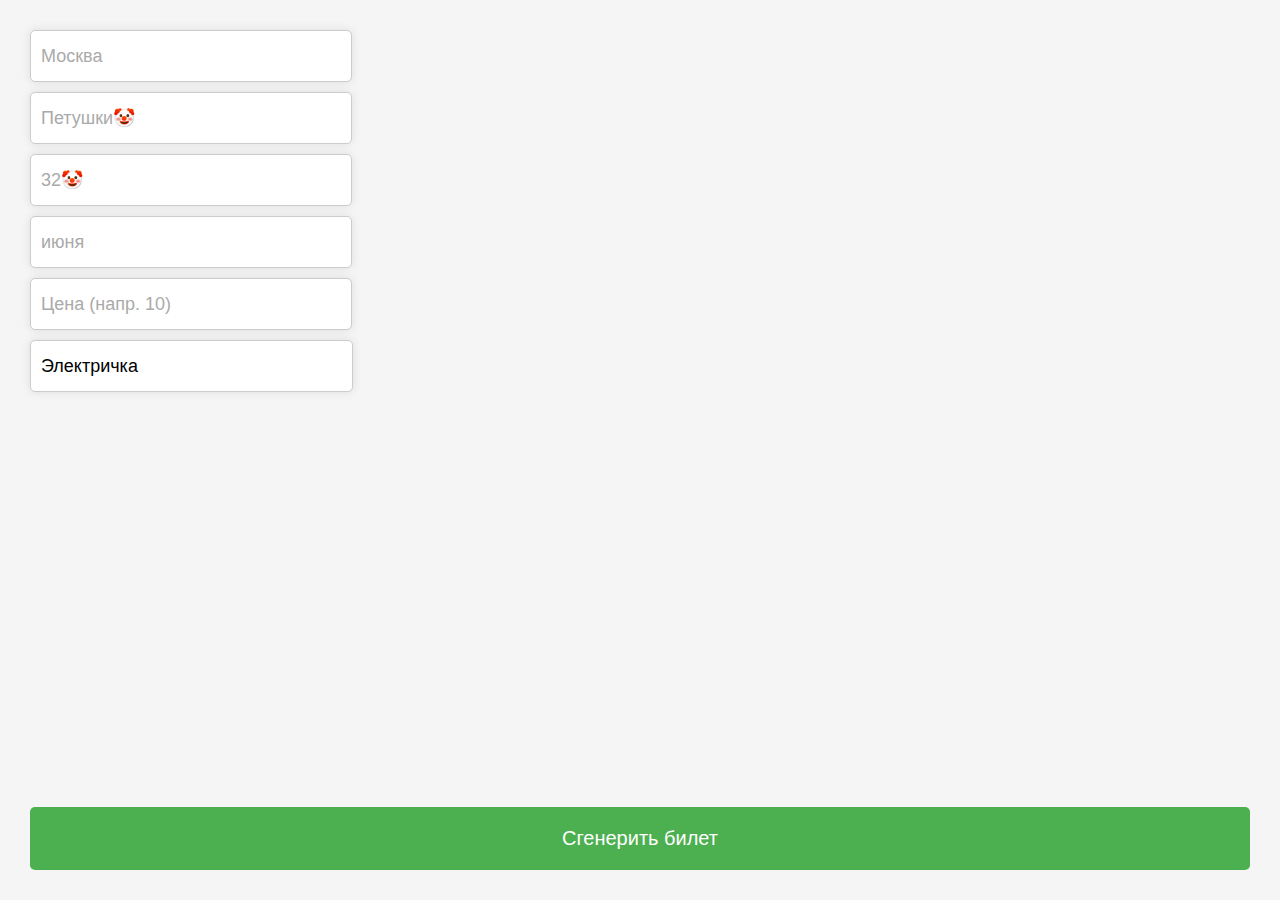
==== menu.html @ 2af83544 "init" ====
<!DOCTYPE html>
<html lang="en">
<head>
    <meta charset="UTF-8">
    <meta name="viewport" content="width=device-width, initial-scale=1.0">
    <title>Document</title>
    <link rel="stylesheet" href="assets/styles/menu/style.css">
</head>
<body>
    <div class="content">
        <div class="inputs">
            <div class="input-filed">
                <input class="input" type="text" id="input-field" placeholder="Москва">
            </div>
            <div class="input-filed">
                <input class="input" type="text" id="input-field" placeholder="Петушки🤡">
            </div>
            <div class="input-filed">
                <input class="input" type="text" id="input-field" placeholder="32🤡">
            </div>
            <div class="input-filed">
                <input class="input" type="text" id="input-field" placeholder="июня">
            </div>
            <div class="input-filed">
                <input class="input" type="text" id="input-field" placeholder="Цена (напр. 10)">
            </div>
            <div class="input-filed">
                <div class="select">
                    <select class="standard-select">
                        <option value="Option 1">Электричка</option>
                        <option value="Option 2">Ласточка</option>
                    </select>
                </div>
            </div>
        </div>
    
        <a class="button-link" href="/index.html">
            Сгенерить билет
        </a>
    </div>
    
</body>
</html>
---- assets/styles/menu/style.css ----
body {
    font-family: Arial, sans-serif;
    background-color: #f5f5f5;
    display: flex;
    height: 100vh;
    margin: 0;
}
.content {
    display: flex;
    justify-content: space-between;
    flex-direction: column;
    padding: 30px;
    width: 100%;
}


.input {
    width: 300px;
    height: 30px;
    padding: 10px;
    font-size: 18px;
    font-family: Arial, sans-serif;
    border: 1px solid #ccc;
    border-radius: 5px;
    box-shadow: 0 0 10px rgba(0, 0, 0, 0.1);
    margin-bottom: 10px;
}

.input:focus {
    outline: none;
    box-shadow: 0 0 10px rgba(0, 0, 0, 0.2);
}

.input::placeholder {
    color: #aaa;  
}


.button-link {
    background-color: #4CAF50;
    color: #fff;
    padding: 20px 20px;
    border: none;
    border-radius: 5px;
    cursor: pointer;
    text-decoration: none;
    text-align: center;
    font-size: 20px;
}

.button-link:hover {
    background-color: #3e8e41;
}

.button-link:active {
    transform: translateY(2px);
    box-shadow: 0 1px 2px rgba(0, 0, 0, 0.1);
}


.input-field h3 {
    margin: 5px;
}


.standard-select {
    appearance: none;
    background-color: #fff;
    margin: 0;
    width: 323px;
  
    border: 1px solid #ccc;
    border-radius: 5px;
    box-shadow: 0 0 10px rgba(0, 0, 0, 0.1);
  
    outline: none;
    padding: 15px 10px;
    font-size: 18px;

}
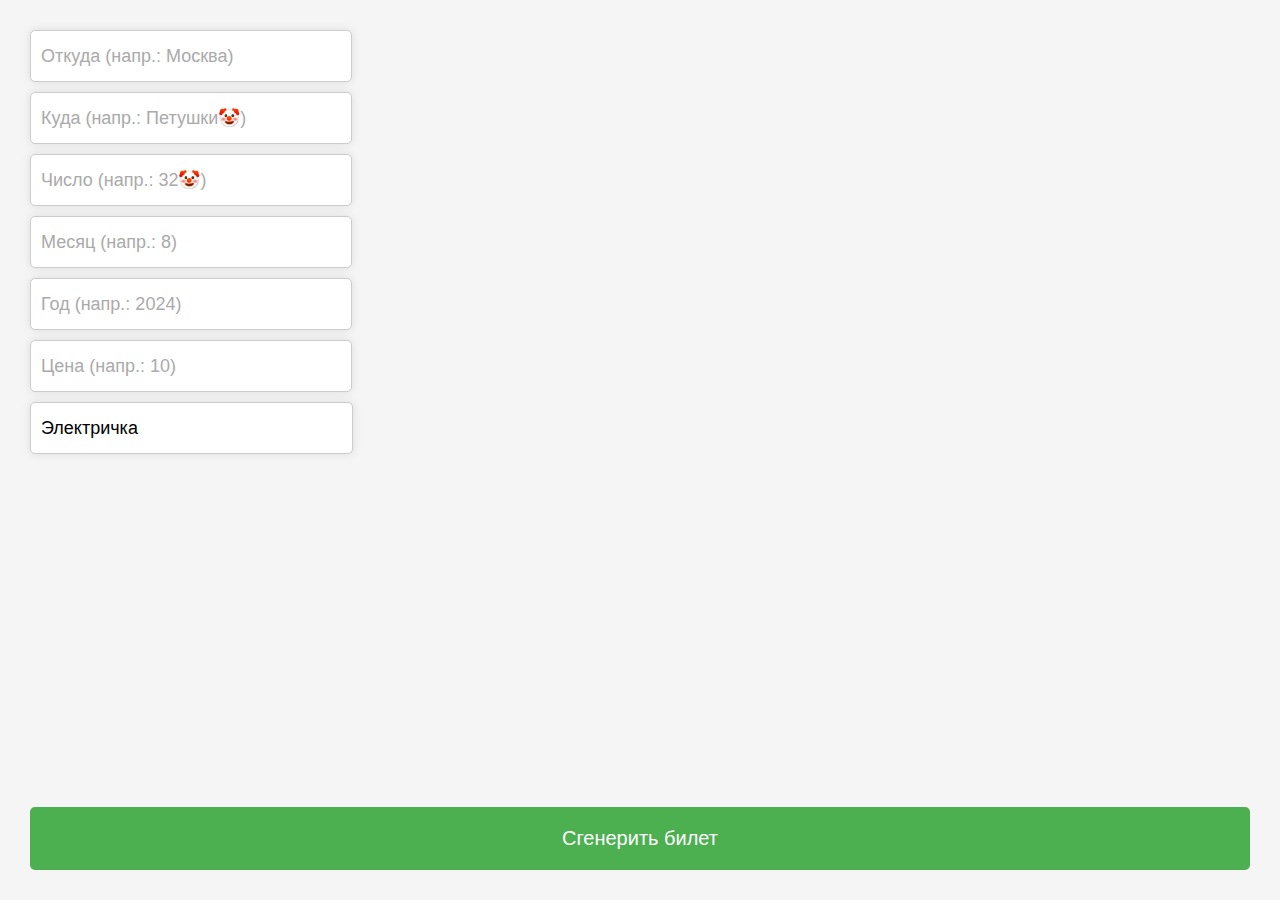
==== commit dedfd7ad: "correct polls" ====
--- a/menu.html
+++ b/menu.html
@@ -10,23 +10,26 @@
     <div class="content">
         <div class="inputs">
             <div class="input-filed">
-                <input class="input" type="text" id="input-field" placeholder="Москва">
+                <input class="input" type="text" id="start" placeholder="Откуда (напр.: Москва)">
             </div>
             <div class="input-filed">
-                <input class="input" type="text" id="input-field" placeholder="Петушки🤡">
+                <input class="input" type="text" id="end" placeholder="Куда (напр.: Петушки🤡)">
             </div>
             <div class="input-filed">
-                <input class="input" type="text" id="input-field" placeholder="32🤡">
+                <input class="input" type="text" id="day" placeholder="Число (напр.: 32🤡)">
             </div>
             <div class="input-filed">
-                <input class="input" type="text" id="input-field" placeholder="июня">
+                <input class="input" type="text" id="month" placeholder="Месяц (напр.: 8)">
             </div>
             <div class="input-filed">
-                <input class="input" type="text" id="input-field" placeholder="Цена (напр. 10)">
+                <input class="input" type="text" id="year" placeholder="Год (напр.: 2024)">
+            </div>
+            <div class="input-filed">
+                <input class="input" type="text" id="price" placeholder="Цена (напр.: 10)">
             </div>
             <div class="input-filed">
                 <div class="select">
-                    <select class="standard-select">
+                    <select class="standard-select" id="train_type">
                         <option value="Option 1">Электричка</option>
                         <option value="Option 2">Ласточка</option>
                     </select>
@@ -34,10 +37,11 @@
             </div>
         </div>
     
-        <a class="button-link" href="/index.html">
+        <a class="button-link" href="/index.html" id="data-button">
             Сгенерить билет
         </a>
     </div>
     
+    <script src="/assets/scripts/script_menu.js"></script>
 </body>
 </html>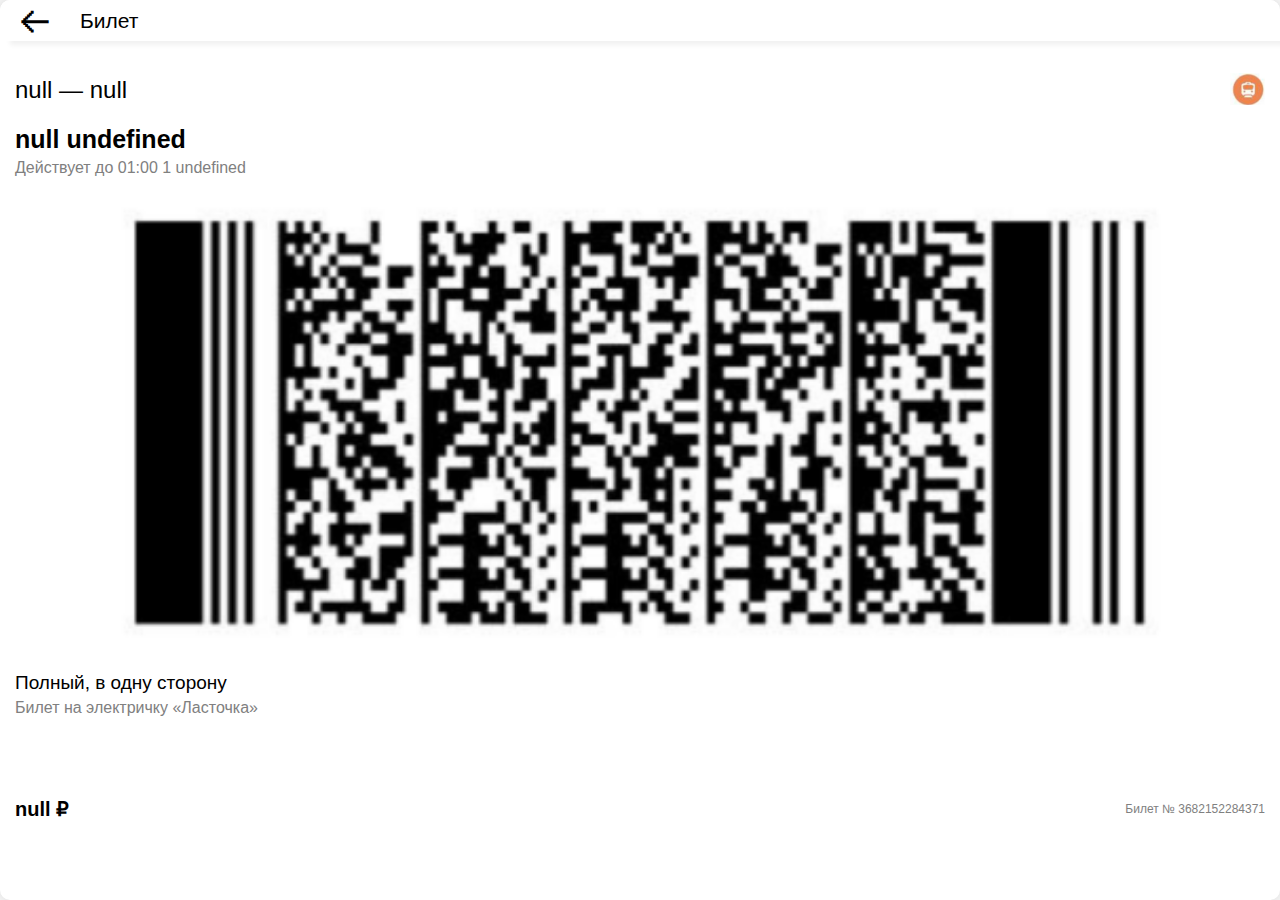
==== commit 9ead81ed: "swap names" ====
--- a/menu.html
+++ b/menu.html
@@ -1,47 +1,44 @@
 <!DOCTYPE html>
-<html lang="en">
+<html lang="ru">
 <head>
     <meta charset="UTF-8">
     <meta name="viewport" content="width=device-width, initial-scale=1.0">
-    <title>Document</title>
-    <link rel="stylesheet" href="assets/styles/menu/style.css">
+    <title>Train Ticket</title>
+    <link rel="stylesheet" href="assets/styles/main/style.css">
 </head>
 <body>
-    <div class="content">
-        <div class="inputs">
-            <div class="input-filed">
-                <input class="input" type="text" id="start" placeholder="Откуда (напр.: Москва)">
-            </div>
-            <div class="input-filed">
-                <input class="input" type="text" id="end" placeholder="Куда (напр.: Петушки🤡)">
-            </div>
-            <div class="input-filed">
-                <input class="input" type="text" id="day" placeholder="Число (напр.: 32🤡)">
-            </div>
-            <div class="input-filed">
-                <input class="input" type="text" id="month" placeholder="Месяц (напр.: 8)">
-            </div>
-            <div class="input-filed">
-                <input class="input" type="text" id="year" placeholder="Год (напр.: 2024)">
-            </div>
-            <div class="input-filed">
-                <input class="input" type="text" id="price" placeholder="Цена (напр.: 10)">
-            </div>
-            <div class="input-filed">
-                <div class="select">
-                    <select class="standard-select" id="train_type">
-                        <option value="Option 1">Электричка</option>
-                        <option value="Option 2">Ласточка</option>
-                    </select>
+    <div class="ticket">
+        <div class="header">
+            <a href="/menu.html" class="back-arrow">🡠</a>
+            <span>Билет</span>
+        </div>
+        <div class="content">
+            <div class="info">
+                <div class="route">
+                    <div class="station">
+                        <span id="path">Санкт-Петербург (Балтийский вокзал) — Ручьи</span>
+                        <img src="assets/img/train1.png" id="train_image" alt="">
+                    </div>
+                    <span class="date" id="date">12 июня</span>
+                    <span class="validity" id="limits">Действует до 01:00 13 июня</span>
+                </div>
+                <div class="barcode">
+                    <div class="front">
+                        <img src="assets/img/barcode.png" alt="Barcode">
+                    </div>
+                </div>
+                <div class="details">
+                    <span class="type">Полный, в одну сторону</span>
+                    <span class="description" id="ticket_type">Билет на электричку стандарт (обычный пригородный поезд)</span>
                 </div>
             </div>
+            
+            <div class="footer">
+                <span class="price" id="price">45 ₽</span>
+                <span class="ticket-number">Билет № 3682152284371</span>
+            </div>
         </div>
-    
-        <a class="button-link" href="/index.html" id="data-button">
-            Сгенерить билет
-        </a>
     </div>
-    
-    <script src="/assets/scripts/script_menu.js"></script>
+    <script type="text/javascript" src="/assets/scripts/script_index.js"></script>
 </body>
-</html>+</html>
--- a/assets/styles/main/style.css
+++ b/assets/styles/main/style.css
@@ -0,0 +1,133 @@
+body {
+    font-family: Arial, sans-serif;
+    background-color: #f5f5f5;
+    display: flex;
+    justify-content: center;
+    align-items: center;
+    height: 100vh;
+    margin: 0;
+}
+
+.ticket {
+    background-color: white;
+    width: 100%;
+    height: 100%;
+    border-radius: 10px;
+    box-shadow: 0 0 10px rgba(0, 0, 0, 0.1);
+    overflow: hidden;
+}
+
+.header {
+    box-shadow: 10px 4px 5px #f1f1f1;
+    background-color: #fff;
+    padding: 2px;
+    padding-left: 20px;
+    display: flex;
+    align-items: center;
+}
+
+.header .back-arrow {
+    text-decoration: none;
+    font-size: 30px;
+    color: black;
+    margin-right: 10px;
+    margin-top: 3px;
+    font-weight: 700;
+}
+
+.header span {
+    font-size: 21px;
+    margin-left: 20px;
+}
+
+.content {
+    padding: 15px;
+    display: flex;
+    flex-direction: column;
+    justify-content: space-between;
+    height: 85vh;
+}
+
+
+.route .station {
+    display: flex;
+    justify-content: space-between;
+    margin: 20px 0;
+}
+
+.station img {
+    height: 32px;
+    margin-left: 20px;
+    margin-top: -3px;
+}
+
+.route .date {
+    display: block;
+    font-size: 25px;
+    color: black;
+    margin-bottom: 5px;
+    font-weight: 600;
+}
+
+.route .validity {
+    display: block;
+    font-size: 16px;
+    color: gray;
+}
+
+.station span {
+    font-size: 24px;
+}
+
+.barcode {
+    position: relative;
+    text-align: center;
+    margin: 10px 0;
+}
+
+.barcode img {
+    width: 85%;
+    height: auto;
+}
+
+.barcode .front {
+    transform: rotateY(0deg);
+    transition: transform 1s linear;
+}
+
+.barcode:hover >.front {
+    transform: rotateY(-360deg);
+}
+
+
+.details {
+    margin-bottom: 20px;
+}
+
+.details .type {
+    display: block;
+    font-size: 19px;
+    margin-bottom: 5px;
+}
+
+.details .description {
+    display: block;
+    font-size: 16px;
+    color: gray;
+}
+
+.footer {
+    display: flex;
+    justify-content: space-between;
+    align-items: center;
+}
+
+.footer .price {
+    font-size: 20px;
+    font-weight: bold;
+}
+
+.footer .ticket-number {
+    font-size: 12px;
+    color: gray;
+}
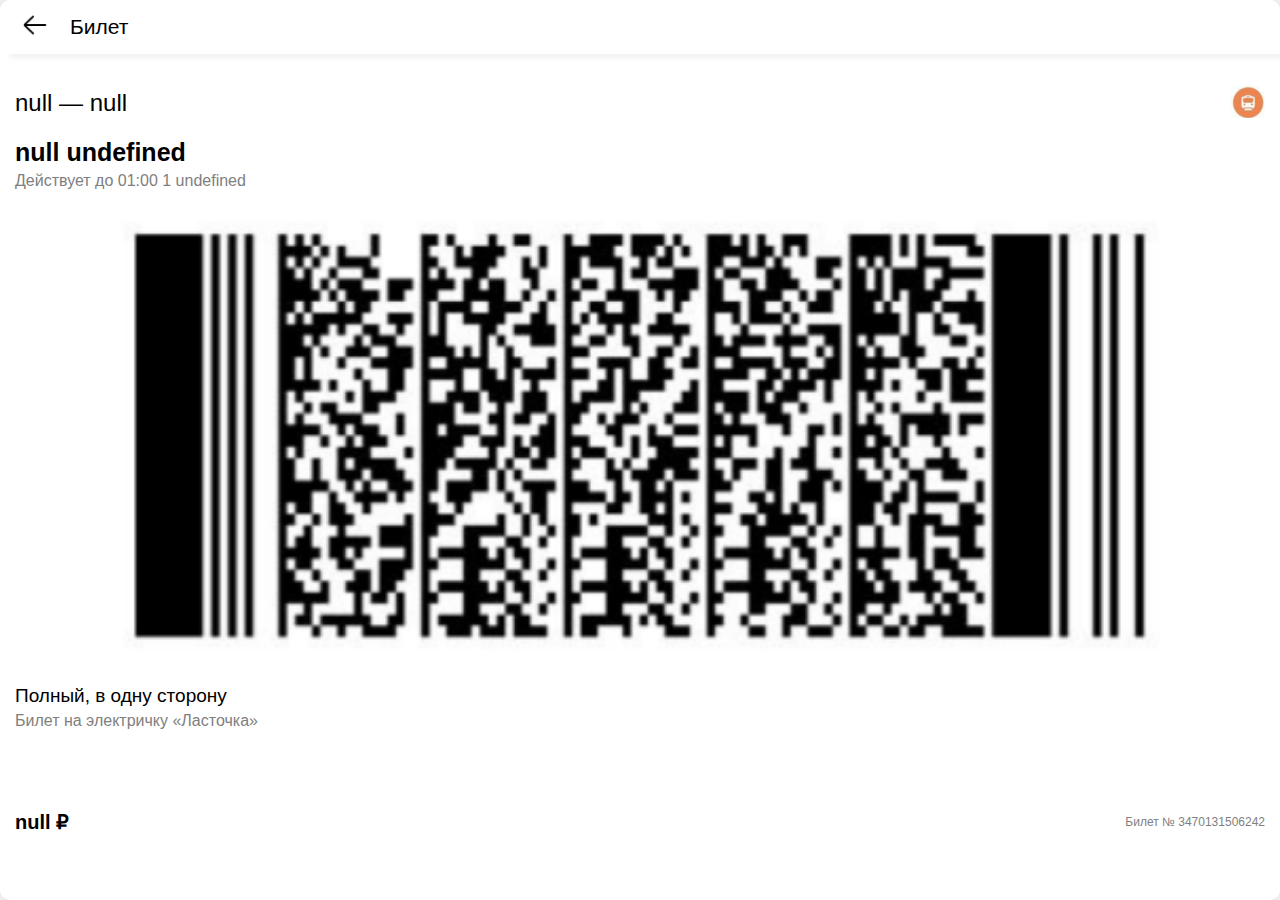
==== commit 7b8ca87f: "correct arrow" ====
--- a/menu.html
+++ b/menu.html
@@ -4,12 +4,14 @@
     <meta charset="UTF-8">
     <meta name="viewport" content="width=device-width, initial-scale=1.0">
     <title>Train Ticket</title>
-    <link rel="stylesheet" href="assets/styles/main/style.css">
+    <link rel="stylesheet" href="assets/styles/menu/style.css">
 </head>
 <body>
     <div class="ticket">
         <div class="header">
-            <a href="/menu.html" class="back-arrow">🡠</a>
+            <a href="/index.html" class="back-arrow">
+                <img src="/assets/img/arrow.png" alt="">
+            </a>
             <span>Билет</span>
         </div>
         <div class="content">
@@ -35,10 +37,10 @@
             
             <div class="footer">
                 <span class="price" id="price">45 ₽</span>
-                <span class="ticket-number">Билет № 3682152284371</span>
+                <span class="ticket-number" id="ticket-number">Билет № 3682152284371</span>
             </div>
         </div>
     </div>
-    <script type="text/javascript" src="/assets/scripts/script_index.js"></script>
+    <script type="text/javascript" src="/assets/scripts/script_menu.js"></script>
 </body>
 </html>
--- a/assets/styles/menu/style.css
+++ b/assets/styles/menu/style.css
@@ -0,0 +1,128 @@
+body {
+    font-family: Arial, sans-serif;
+    background-color: #f5f5f5;
+    display: flex;
+    justify-content: center;
+    align-items: center;
+    height: 100vh;
+    margin: 0;
+}
+
+.ticket {
+    background-color: white;
+    width: 100%;
+    height: 100%;
+    border-radius: 10px;
+    box-shadow: 0 0 10px rgba(0, 0, 0, 0.1);
+    overflow: hidden;
+}
+
+.header {
+    box-shadow: 10px 4px 5px #f1f1f1;
+    background-color: #fff;
+    padding: 10px;
+    padding-left: 20px;
+    display: flex;
+    align-items: center;
+}
+
+.header .back-arrow img {
+    height: 30px;
+}
+
+.header span {
+    font-size: 21px;
+    margin-left: 20px;
+}
+
+.content {
+    padding: 15px;
+    display: flex;
+    flex-direction: column;
+    justify-content: space-between;
+    height: 85vh;
+}
+
+
+.route .station {
+    display: flex;
+    justify-content: space-between;
+    margin: 20px 0;
+}
+
+.station img {
+    height: 32px;
+    margin-left: 20px;
+    margin-top: -3px;
+}
+
+.route .date {
+    display: block;
+    font-size: 25px;
+    color: black;
+    margin-bottom: 5px;
+    font-weight: 600;
+}
+
+.route .validity {
+    display: block;
+    font-size: 16px;
+    color: gray;
+}
+
+.station span {
+    font-size: 24px;
+}
+
+.barcode {
+    position: relative;
+    text-align: center;
+    margin: 10px 0;
+}
+
+.barcode img {
+    width: 85%;
+    height: auto;
+}
+
+.barcode .front {
+    transform: rotateY(0deg);
+    transition: transform 1s linear;
+}
+
+.barcode:hover >.front {
+    transform: rotateY(-360deg);
+}
+
+
+.details {
+    margin-bottom: 20px;
+}
+
+.details .type {
+    display: block;
+    font-size: 19px;
+    margin-bottom: 5px;
+}
+
+.details .description {
+    display: block;
+    font-size: 16px;
+    color: gray;
+}
+
+.footer {
+    display: flex;
+    justify-content: space-between;
+    align-items: center;
+}
+
+.footer .price {
+    font-size: 20px;
+    font-weight: bold;
+}
+
+.footer .ticket-number {
+    font-size: 12px;
+    color: gray;
+}
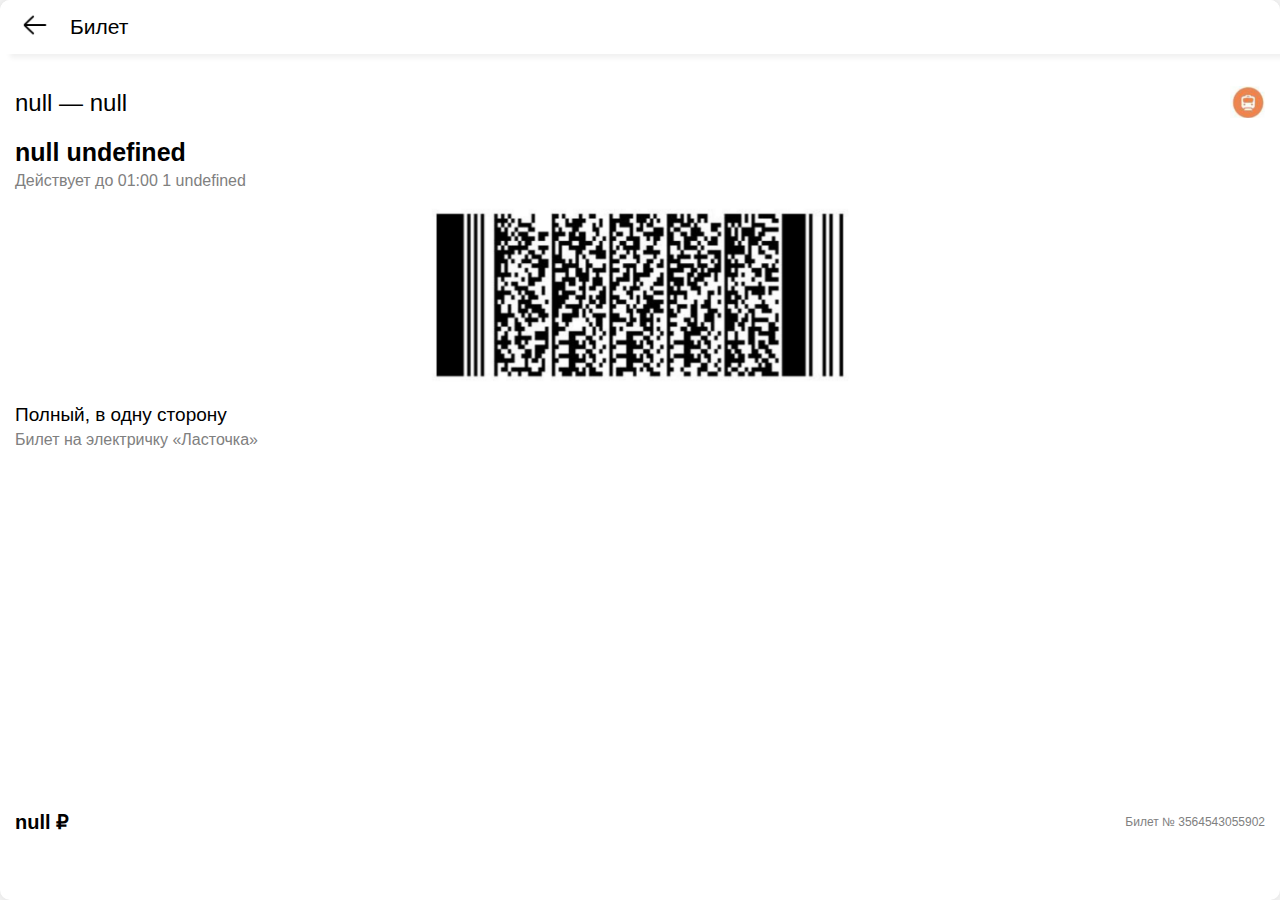
==== commit 6e3344ad: "correct animation on button" ====
--- a/menu.html
+++ b/menu.html
@@ -25,9 +25,9 @@
                     <span class="validity" id="limits">Действует до 01:00 13 июня</span>
                 </div>
                 <div class="barcode">
-                    <div class="front">
+                    <button class="front" id="barcode-button">
                         <img src="assets/img/barcode.png" alt="Barcode">
-                    </div>
+                    </button>
                 </div>
                 <div class="details">
                     <span class="type">Полный, в одну сторону</span>
--- a/assets/styles/menu/style.css
+++ b/assets/styles/menu/style.css
@@ -86,12 +86,23 @@
 }
 
 .barcode .front {
+    background: none;
+	color: inherit;
+	border: none;
+	padding: 0;
+	font: inherit;
+	cursor: pointer;
+	outline: inherit;
     transform: rotateY(0deg);
-    transition: transform 1s linear;
+    transition: transform 0.5s linear;
 }
 
-.barcode:hover >.front {
-    transform: rotateY(-360deg);
+.barcode .front.clicked {
+    transform: rotateY(-180deg);
+}
+
+.barcode .front.done {
+    transform: rotateY(0deg);
 }
 
 
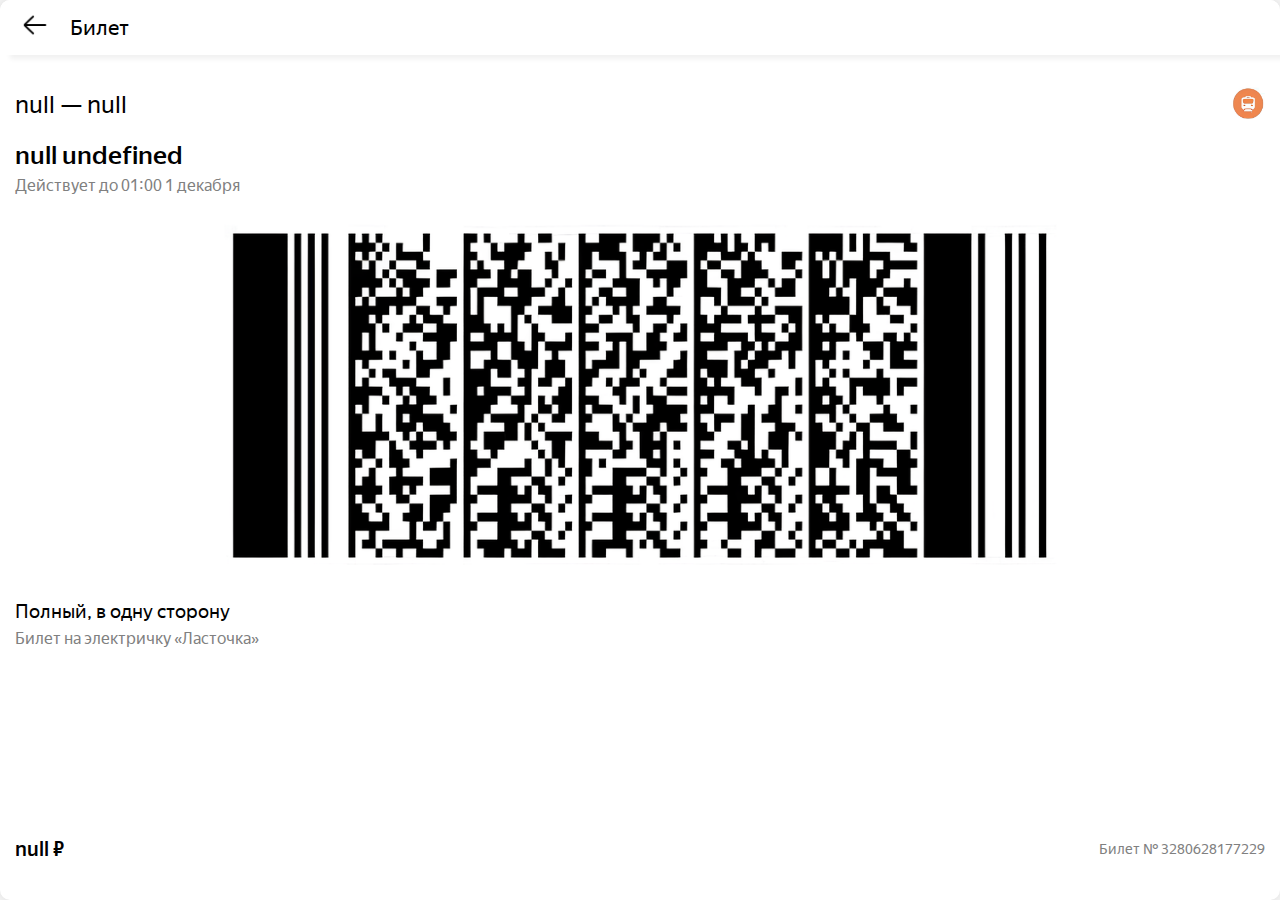
==== commit 2ff06d05: "disable dark mode" ====
--- a/menu.html
+++ b/menu.html
@@ -3,6 +3,7 @@
 <head>
     <meta charset="UTF-8">
     <meta name="viewport" content="width=device-width, initial-scale=1.0">
+    <meta name="color-scheme" content="light only">
     <title>Train Ticket</title>
     <link rel="stylesheet" href="assets/styles/menu/style.css">
 </head>
--- a/assets/styles/menu/style.css
+++ b/assets/styles/menu/style.css
@@ -1,5 +1,27 @@
+@font-face {
+    font-family: 'Yandex Sans Text Regular';
+    src: url('/assets/fonts/Yandex_Sans/fonts/YandexSansText-Regular.ttf');
+    font-weight: 600;
+    font-style: normal;
+}
+
+@font-face {
+    font-family: 'Yandex Sans Text Medium';
+    src: url('/assets/fonts/Yandex_Sans/fonts/YandexSansText-Medium.ttf');
+    font-weight: 600;
+    font-style: normal;
+}
+
+@font-face {
+    font-family: 'Yandex Sans Text Bold';
+    src: url('/assets/fonts/Yandex_Sans/fonts/YandexSansText-Bold.ttf');
+    font-weight: 600;
+    font-style: normal;
+}
+
 body {
-    font-family: Arial, sans-serif;
+    -webkit-tap-highlight-color: transparent;
+    font-family: Yandex Sans Text Regular, Arial, sans-serif;
     background-color: #f5f5f5;
     display: flex;
     justify-content: center;
@@ -40,7 +62,7 @@
     display: flex;
     flex-direction: column;
     justify-content: space-between;
-    height: 85vh;
+    height: 88vh;
 }
 
 
@@ -62,6 +84,7 @@
     color: black;
     margin-bottom: 5px;
     font-weight: 600;
+    font-family: Yandex Sans Text Medium, Arial, sans-serif;
 }
 
 .route .validity {
@@ -86,6 +109,8 @@
 }
 
 .barcode .front {
+    appearance: none;
+    outline: none;
     background: none;
 	color: inherit;
 	border: none;
@@ -101,9 +126,6 @@
     transform: rotateY(-180deg);
 }
 
-.barcode .front.done {
-    transform: rotateY(0deg);
-}
 
 
 .details {
@@ -131,9 +153,10 @@
 .footer .price {
     font-size: 20px;
     font-weight: bold;
+    font-family: Yandex Sans Text Medium, Arial, sans-serif;
 }
 
 .footer .ticket-number {
-    font-size: 12px;
+    font-size: 14px;
     color: gray;
 }
